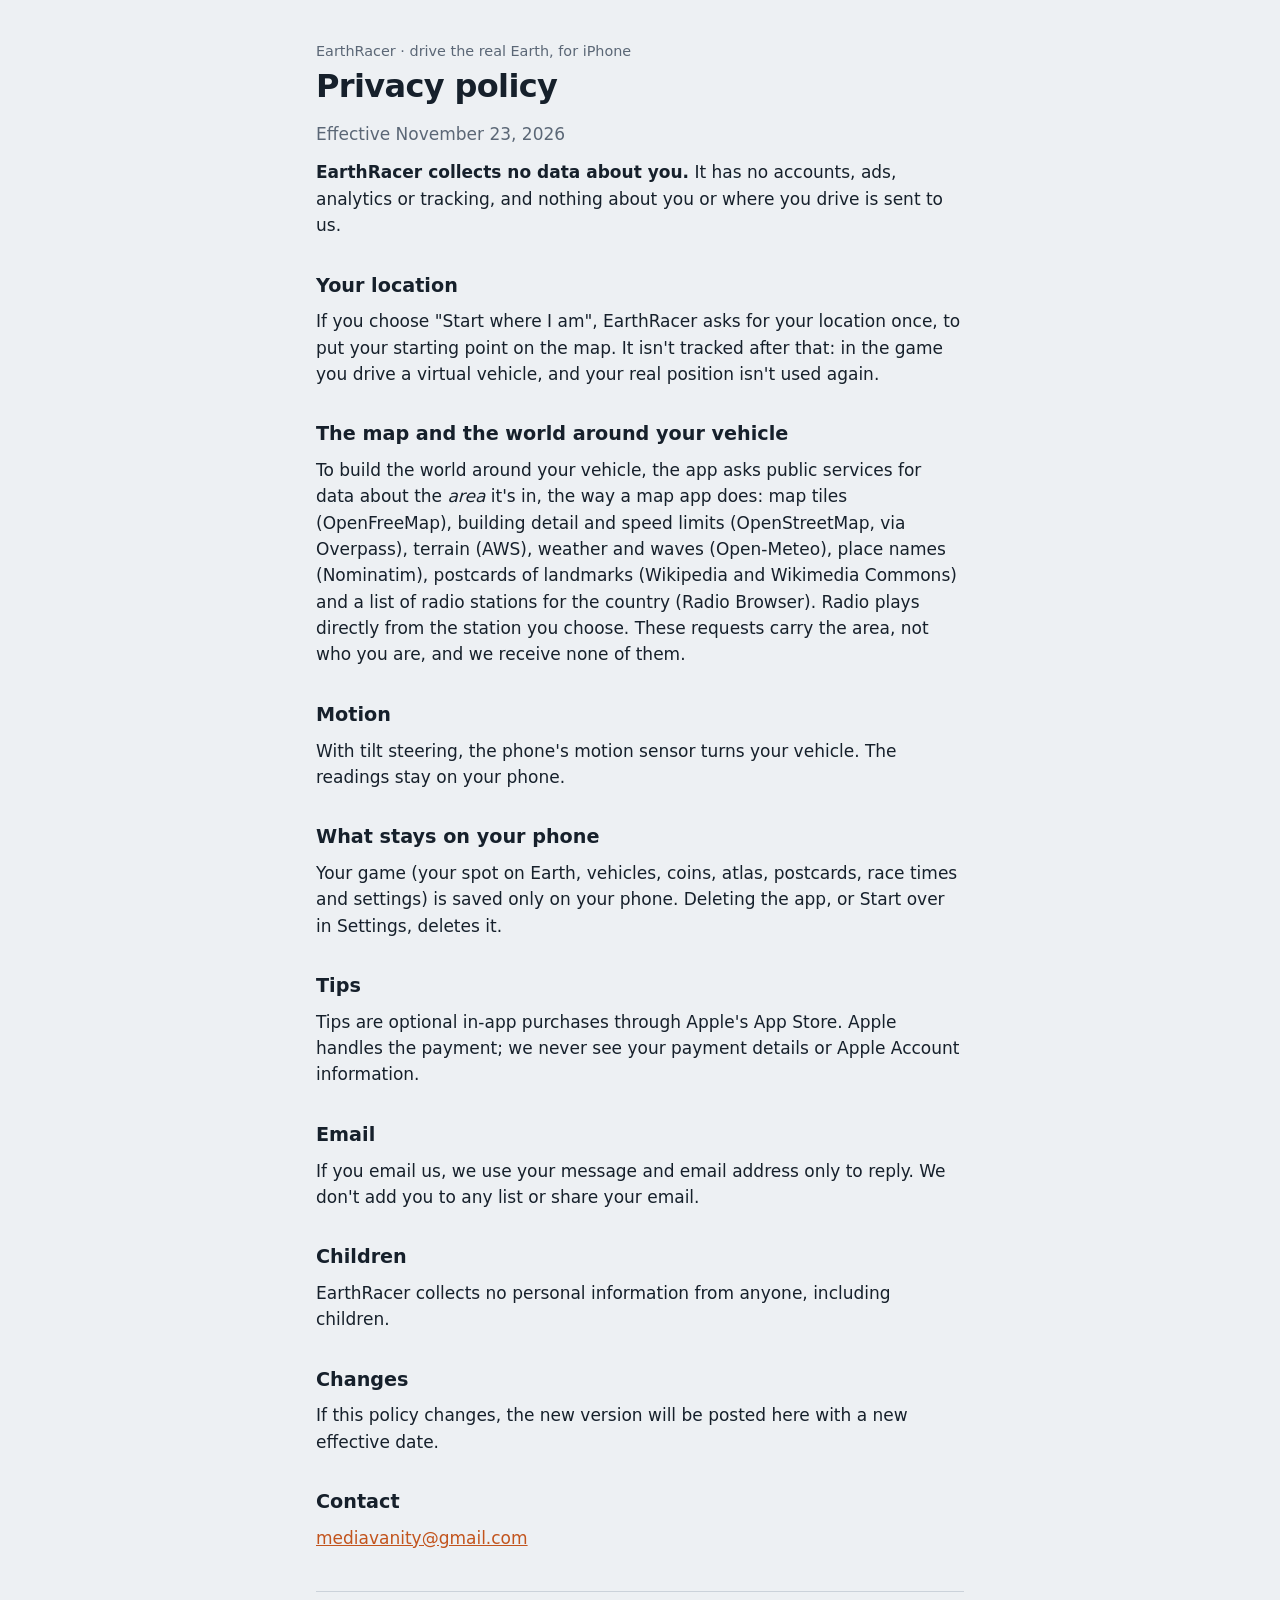
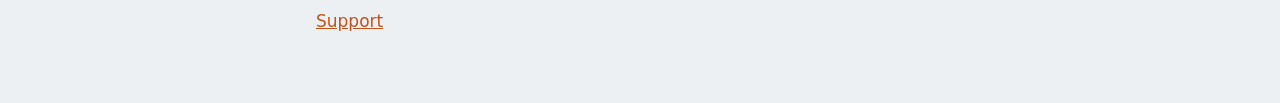
==== privacy.html @ cb2f4006 "EarthRacer support and privacy pages Co-Authored-By: Claude Opus 5.5 <noreply@anthropic.com>" ====
<!DOCTYPE html>
<html lang="en">
<head>
<meta charset="utf-8">
<meta name="viewport" content="width=device-width, initial-scale=1">
<title>EarthRacer Privacy Policy</title>
<meta name="description" content="Privacy policy for EarthRacer, an open-world driving game on the real Earth, for iPhone.">
<link rel="stylesheet" href="style.css">
</head>
<body>
<main>
<p class="eyebrow">EarthRacer · drive the real Earth, for iPhone</p>
<h1>Privacy policy</h1>
<p class="mute">Effective November 23, 2026</p>

<p><b>EarthRacer collects no data about you.</b> It has no accounts, ads, analytics or tracking, and nothing about you or where you drive is sent to us.</p>

<h2>Your location</h2>
<p>If you choose "Start where I am", EarthRacer asks for your location once, to put your starting point on the map. It isn't tracked after that: in the game you drive a virtual vehicle, and your real position isn't used again.</p>

<h2>The map and the world around your vehicle</h2>
<p>To build the world around your vehicle, the app asks public services for data about the <i>area</i> it's in, the way a map app does: map tiles (OpenFreeMap), building detail and speed limits (OpenStreetMap, via Overpass), terrain (AWS), weather and waves (Open-Meteo), place names (Nominatim), postcards of landmarks (Wikipedia and Wikimedia Commons) and a list of radio stations for the country (Radio Browser). Radio plays directly from the station you choose. These requests carry the area, not who you are, and we receive none of them.</p>

<h2>Motion</h2>
<p>With tilt steering, the phone's motion sensor turns your vehicle. The readings stay on your phone.</p>

<h2>What stays on your phone</h2>
<p>Your game (your spot on Earth, vehicles, coins, atlas, postcards, race times and settings) is saved only on your phone. Deleting the app, or Start over in Settings, deletes it.</p>

<h2>Tips</h2>
<p>Tips are optional in-app purchases through Apple's App Store. Apple handles the payment; we never see your payment details or Apple Account information.</p>

<h2>Email</h2>
<p>If you email us, we use your message and email address only to reply. We don't add you to any list or share your email.</p>

<h2>Children</h2>
<p>EarthRacer collects no personal information from anyone, including children.</p>

<h2>Changes</h2>
<p>If this policy changes, the new version will be posted here with a new effective date.</p>

<h2>Contact</h2>
<p><a href="mailto:mediavanity@gmail.com?subject=EarthRacer%20privacy">mediavanity@gmail.com</a></p>

<p class="foot"><a href="index.html">Support</a></p>
</main>
</body>
</html>
---- style.css ----
:root{--bg:#EDF0F3;--panel:#fff;--ink:#16202B;--mute:#5B6776;--line:#CBD2DA;--acc:#C2541D}
@media (prefers-color-scheme:dark){:root{--bg:#0E141B;--panel:#16202B;--ink:#E6EBF1;--mute:#93A0B0;--line:#2A3644;--acc:#FF9A5C;color-scheme:dark}}
*{box-sizing:border-box}
html{-webkit-text-size-adjust:100%}
body{margin:0;background:var(--bg);color:var(--ink);font:17px/1.55 system-ui,-apple-system,"Segoe UI",sans-serif}
main{max-width:680px;margin:0 auto;padding:40px 16px 56px}
.eyebrow{margin:0 0 6px;color:var(--mute);font-size:.9rem}
h1{margin:0 0 16px;font-size:2rem;line-height:1.15;letter-spacing:-.02em}
h2{margin:32px 0 8px;font-size:1.2rem}
h3{margin:20px 0 4px;font-size:1rem}
p{margin:0 0 12px}
.mute{color:var(--mute)}
a{color:var(--acc)}
.foot{margin-top:40px;padding-top:16px;border-top:1px solid var(--line)}
.badge{margin:4px 0 20px}
.badge img{display:block;height:54px;width:auto}
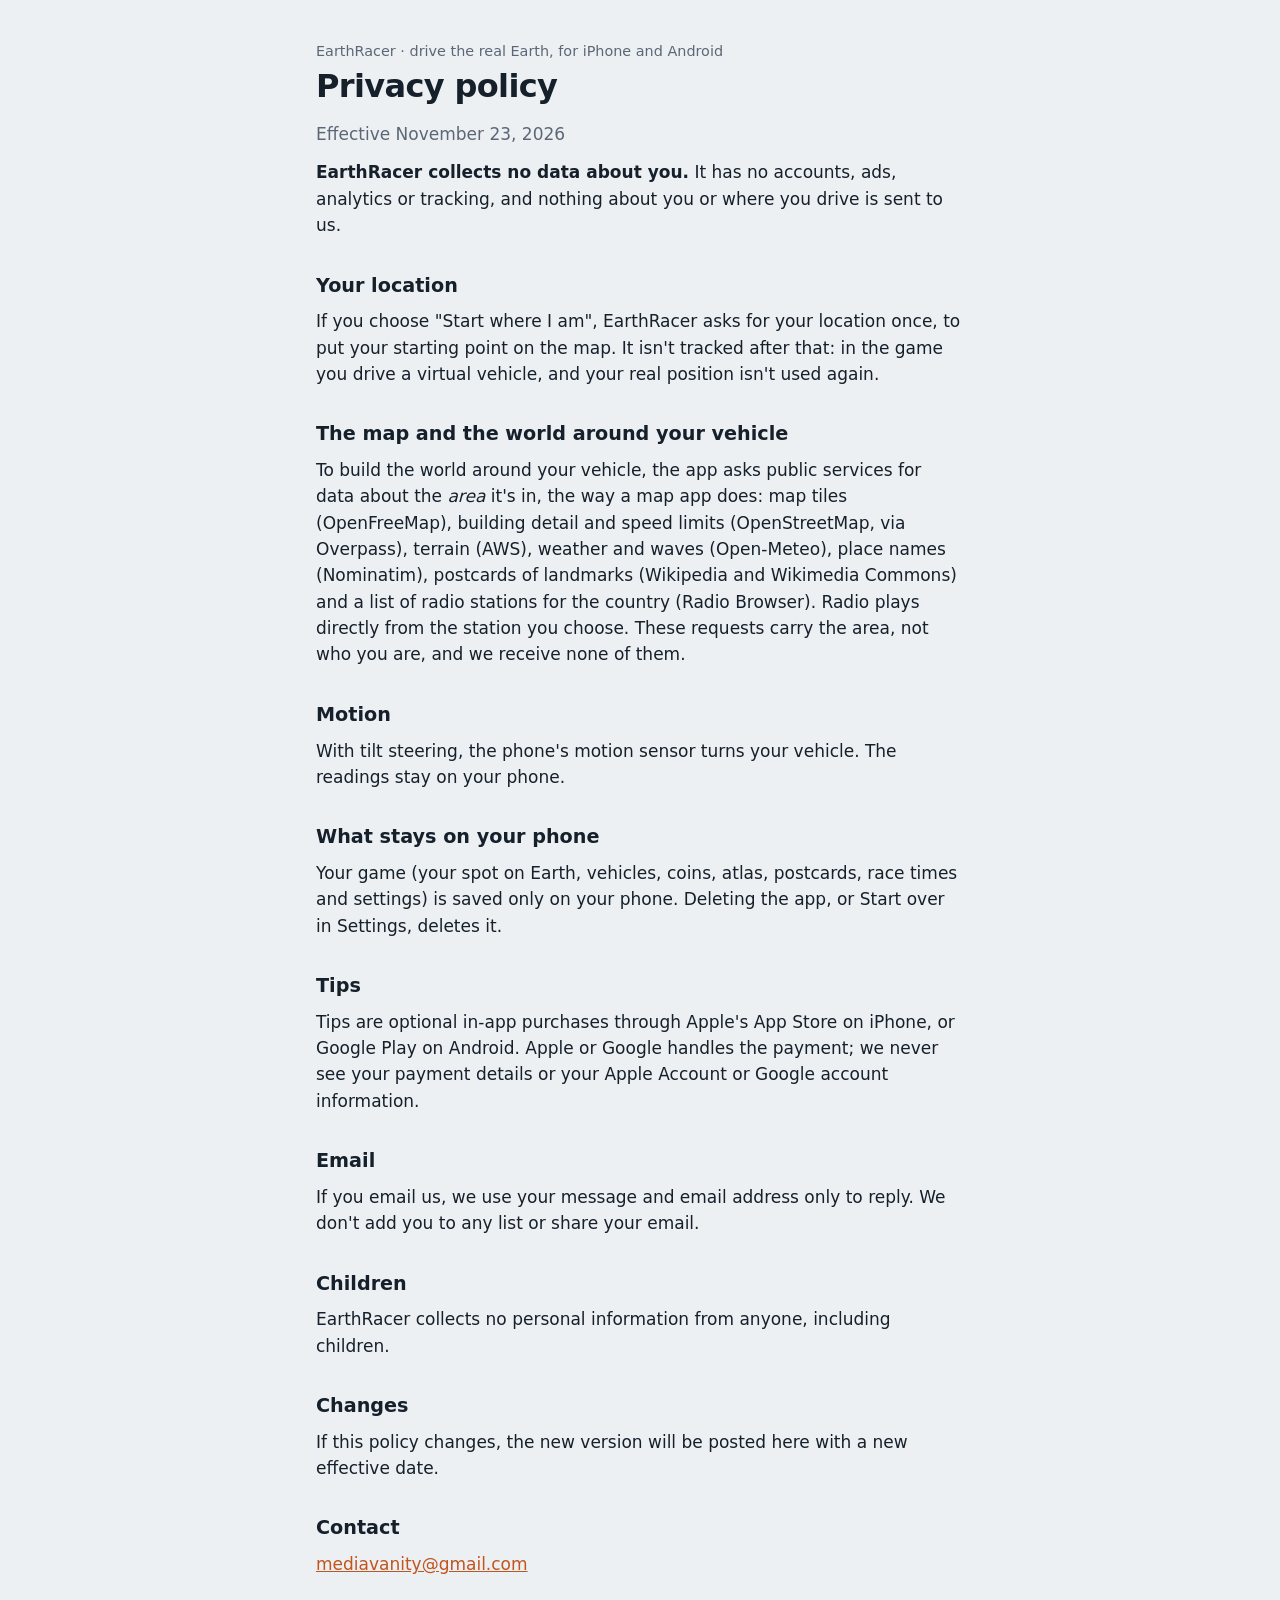
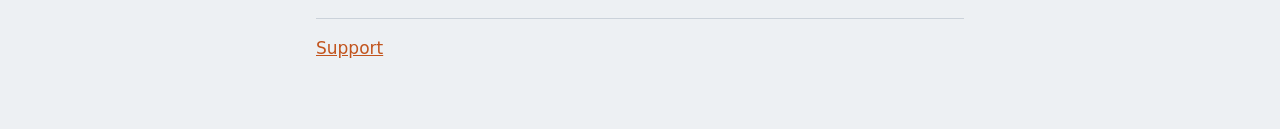
==== commit 9ed563ff: "Privacy policy: the app is also on Android through Google Play Co-Authored-By: Claude Opus 5.5 <nore" ====
--- a/privacy.html
+++ b/privacy.html
@@ -4,12 +4,12 @@
 <meta charset="utf-8">
 <meta name="viewport" content="width=device-width, initial-scale=1">
 <title>EarthRacer Privacy Policy</title>
-<meta name="description" content="Privacy policy for EarthRacer, an open-world driving game on the real Earth, for iPhone.">
+<meta name="description" content="Privacy policy for EarthRacer, an open-world driving game on the real Earth, for iPhone and Android.">
 <link rel="stylesheet" href="style.css">
 </head>
 <body>
 <main>
-<p class="eyebrow">EarthRacer · drive the real Earth, for iPhone</p>
+<p class="eyebrow">EarthRacer · drive the real Earth, for iPhone and Android</p>
 <h1>Privacy policy</h1>
 <p class="mute">Effective November 23, 2026</p>
 
@@ -28,7 +28,7 @@
 <p>Your game (your spot on Earth, vehicles, coins, atlas, postcards, race times and settings) is saved only on your phone. Deleting the app, or Start over in Settings, deletes it.</p>
 
 <h2>Tips</h2>
-<p>Tips are optional in-app purchases through Apple's App Store. Apple handles the payment; we never see your payment details or Apple Account information.</p>
+<p>Tips are optional in-app purchases through Apple's App Store on iPhone, or Google Play on Android. Apple or Google handles the payment; we never see your payment details or your Apple Account or Google account information.</p>
 
 <h2>Email</h2>
 <p>If you email us, we use your message and email address only to reply. We don't add you to any list or share your email.</p>
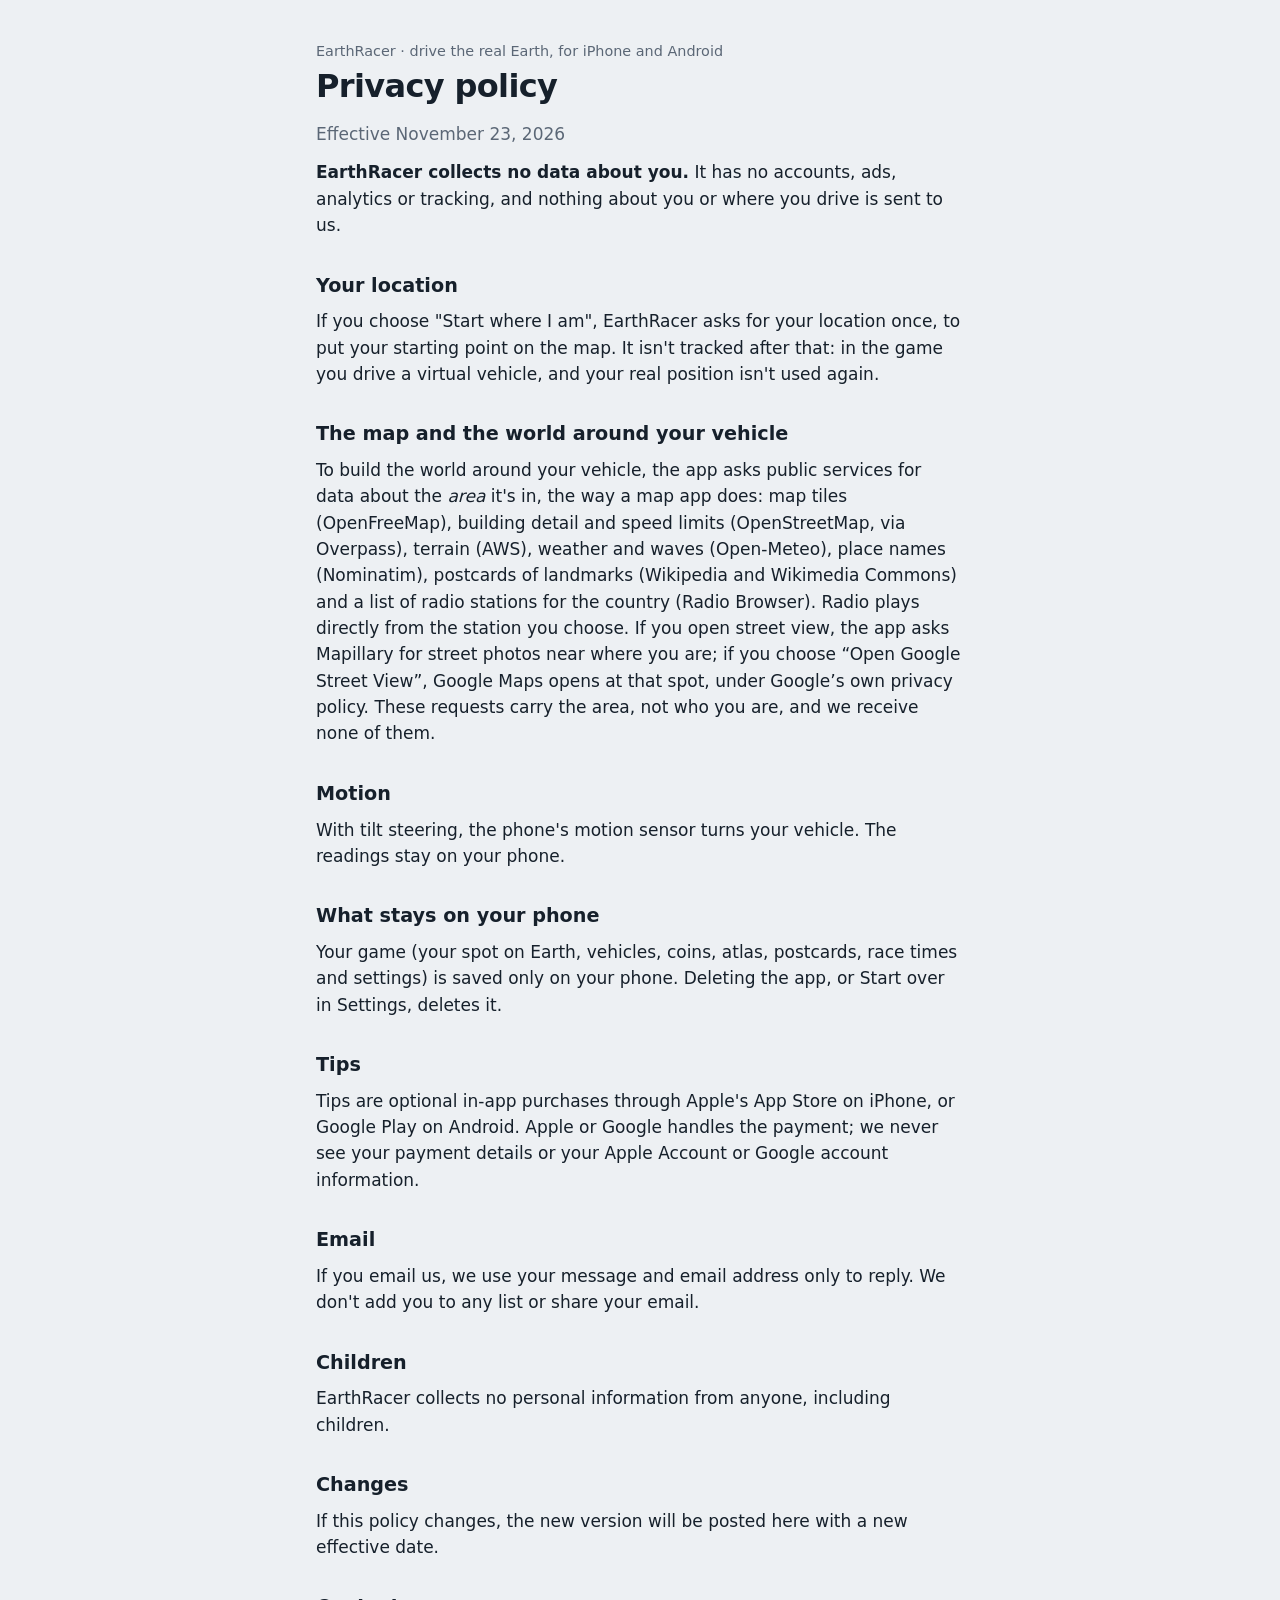
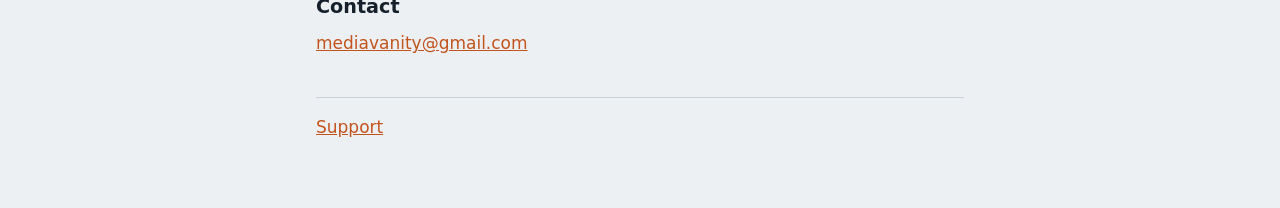
==== commit 1ca2ad84: "Privacy: street view (Mapillary, Google Street View link) Co-Authored-By: Claude Opus 5.5 <noreply@a" ====
--- a/privacy.html
+++ b/privacy.html
@@ -19,7 +19,7 @@
 <p>If you choose "Start where I am", EarthRacer asks for your location once, to put your starting point on the map. It isn't tracked after that: in the game you drive a virtual vehicle, and your real position isn't used again.</p>
 
 <h2>The map and the world around your vehicle</h2>
-<p>To build the world around your vehicle, the app asks public services for data about the <i>area</i> it's in, the way a map app does: map tiles (OpenFreeMap), building detail and speed limits (OpenStreetMap, via Overpass), terrain (AWS), weather and waves (Open-Meteo), place names (Nominatim), postcards of landmarks (Wikipedia and Wikimedia Commons) and a list of radio stations for the country (Radio Browser). Radio plays directly from the station you choose. These requests carry the area, not who you are, and we receive none of them.</p>
+<p>To build the world around your vehicle, the app asks public services for data about the <i>area</i> it's in, the way a map app does: map tiles (OpenFreeMap), building detail and speed limits (OpenStreetMap, via Overpass), terrain (AWS), weather and waves (Open-Meteo), place names (Nominatim), postcards of landmarks (Wikipedia and Wikimedia Commons) and a list of radio stations for the country (Radio Browser). Radio plays directly from the station you choose. If you open street view, the app asks Mapillary for street photos near where you are; if you choose “Open Google Street View”, Google Maps opens at that spot, under Google’s own privacy policy. These requests carry the area, not who you are, and we receive none of them.</p>
 
 <h2>Motion</h2>
 <p>With tilt steering, the phone's motion sensor turns your vehicle. The readings stay on your phone.</p>
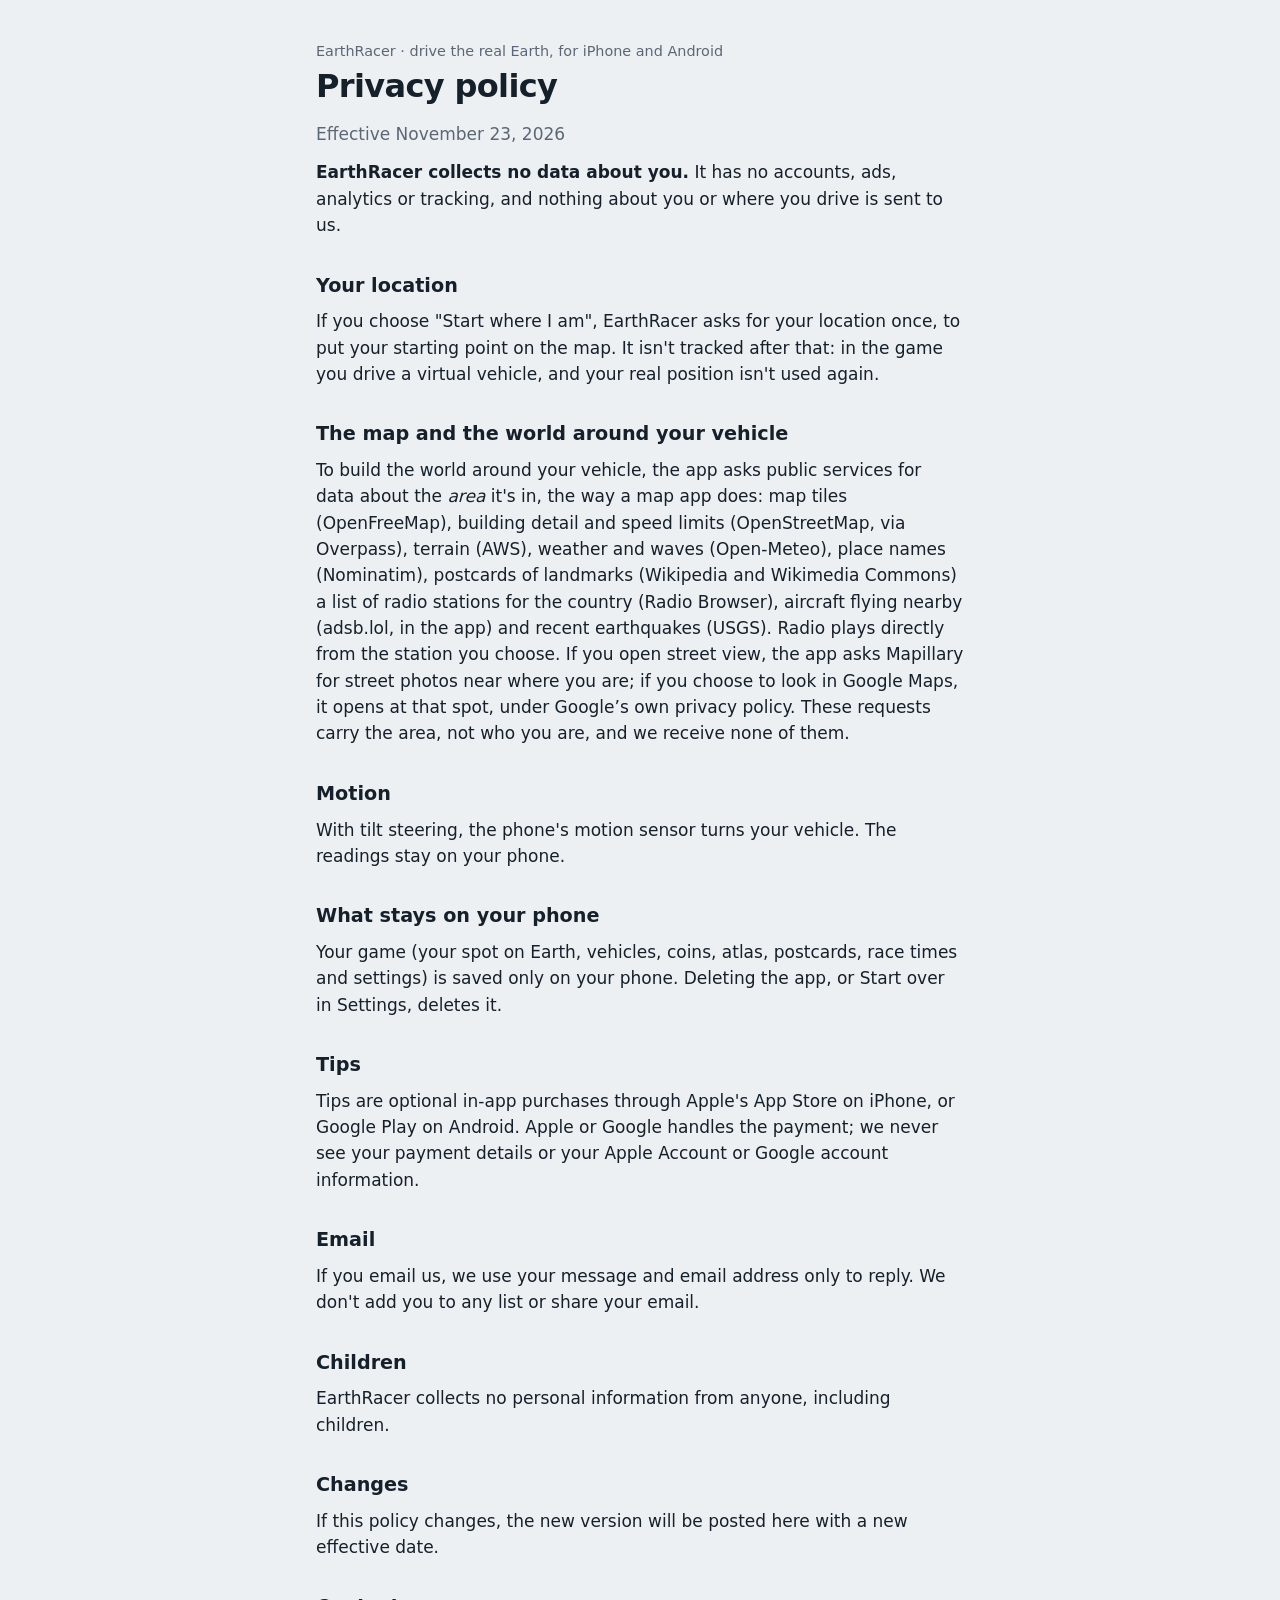
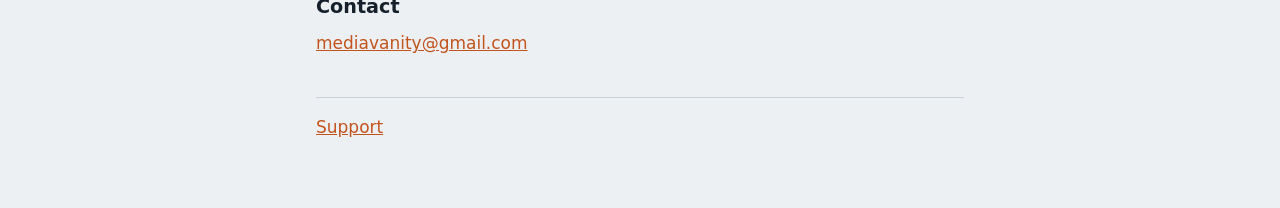
==== commit 81a2545b: "Privacy: aircraft (adsb.lol) and earthquakes (USGS) data, Google Maps wording" ====
--- a/privacy.html
+++ b/privacy.html
@@ -19,7 +19,7 @@
 <p>If you choose "Start where I am", EarthRacer asks for your location once, to put your starting point on the map. It isn't tracked after that: in the game you drive a virtual vehicle, and your real position isn't used again.</p>
 
 <h2>The map and the world around your vehicle</h2>
-<p>To build the world around your vehicle, the app asks public services for data about the <i>area</i> it's in, the way a map app does: map tiles (OpenFreeMap), building detail and speed limits (OpenStreetMap, via Overpass), terrain (AWS), weather and waves (Open-Meteo), place names (Nominatim), postcards of landmarks (Wikipedia and Wikimedia Commons) and a list of radio stations for the country (Radio Browser). Radio plays directly from the station you choose. If you open street view, the app asks Mapillary for street photos near where you are; if you choose “Open Google Street View”, Google Maps opens at that spot, under Google’s own privacy policy. These requests carry the area, not who you are, and we receive none of them.</p>
+<p>To build the world around your vehicle, the app asks public services for data about the <i>area</i> it's in, the way a map app does: map tiles (OpenFreeMap), building detail and speed limits (OpenStreetMap, via Overpass), terrain (AWS), weather and waves (Open-Meteo), place names (Nominatim), postcards of landmarks (Wikipedia and Wikimedia Commons) a list of radio stations for the country (Radio Browser), aircraft flying nearby (adsb.lol, in the app) and recent earthquakes (USGS). Radio plays directly from the station you choose. If you open street view, the app asks Mapillary for street photos near where you are; if you choose to look in Google Maps, it opens at that spot, under Google’s own privacy policy. These requests carry the area, not who you are, and we receive none of them.</p>
 
 <h2>Motion</h2>
 <p>With tilt steering, the phone's motion sensor turns your vehicle. The readings stay on your phone.</p>
